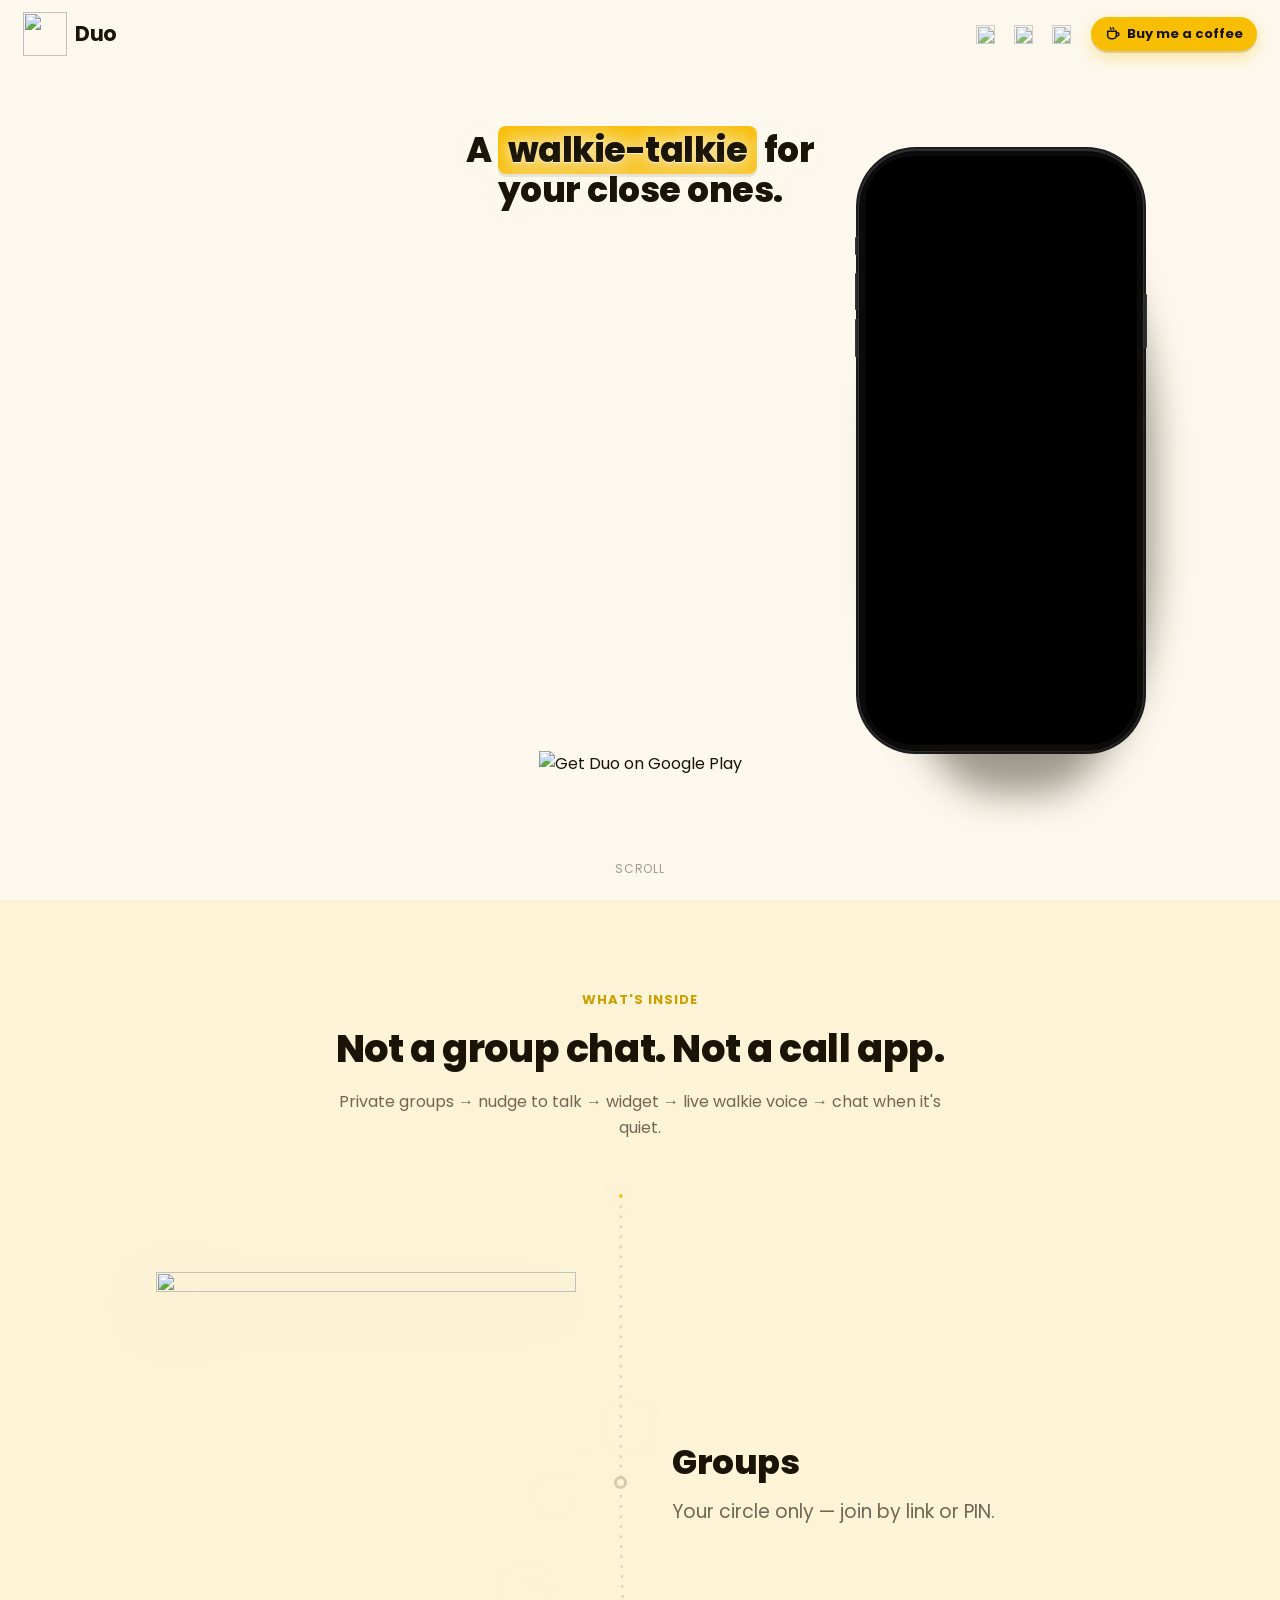
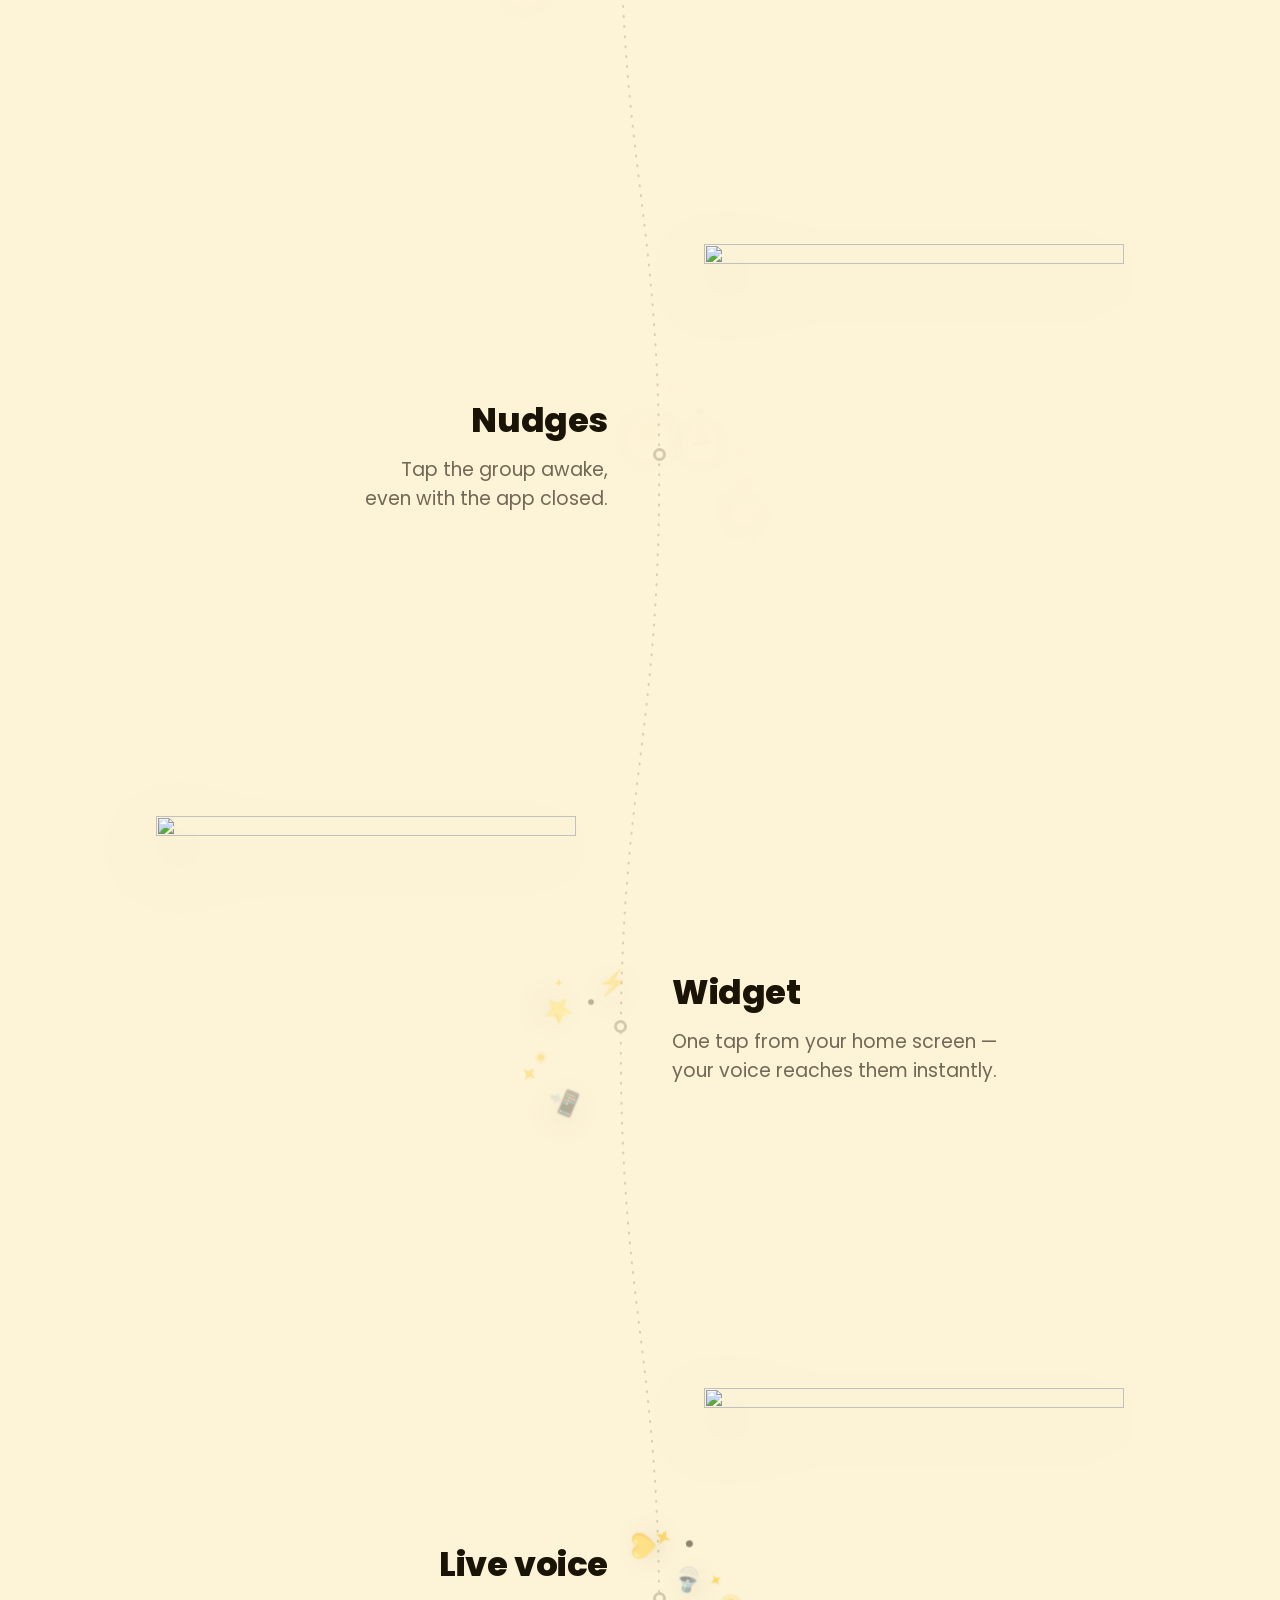
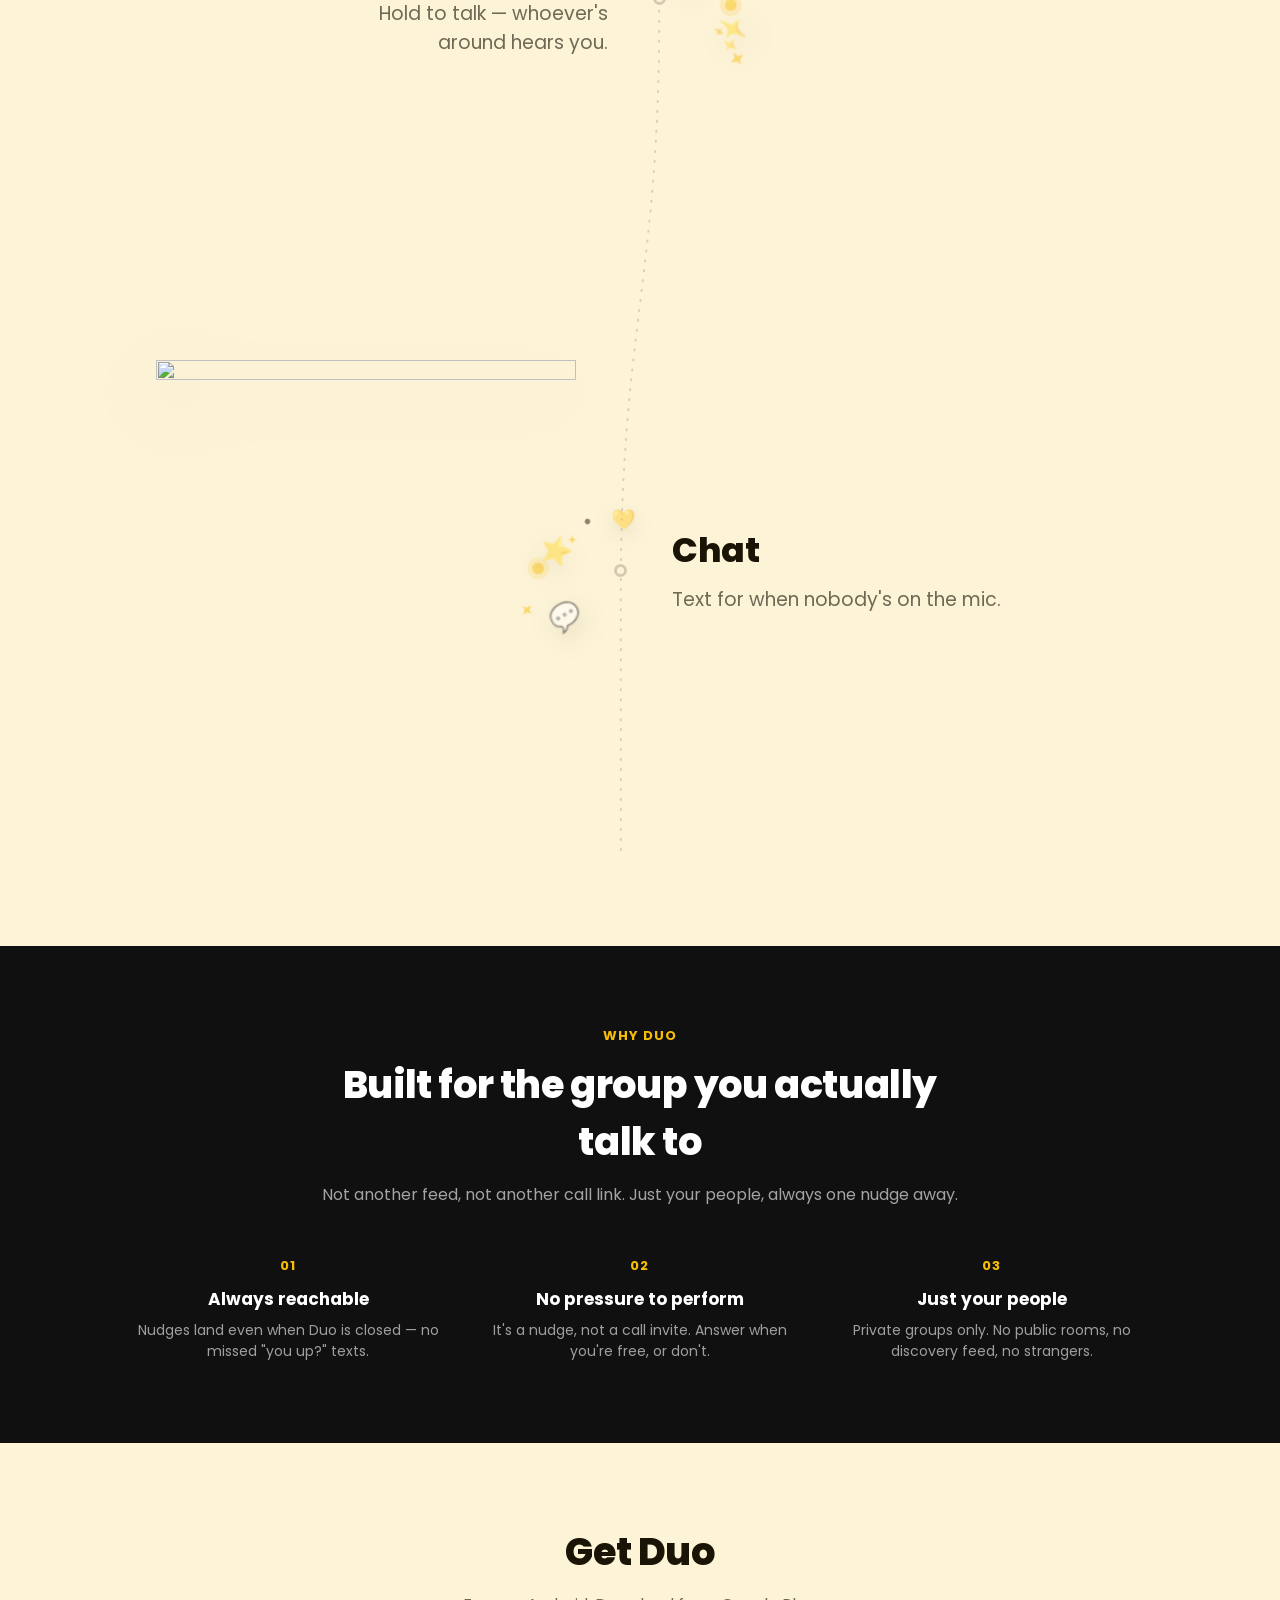
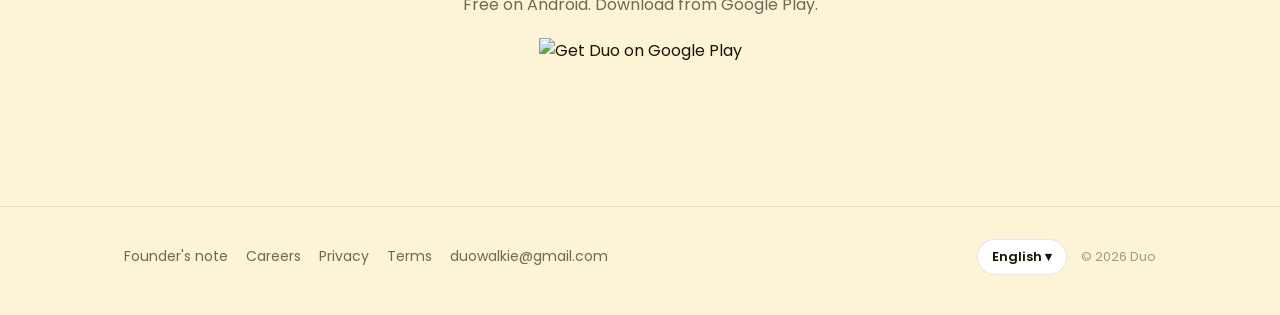
==== trial/index.html @ ab55d60c "Replace app demo video" ====
<!doctype html>
<html lang="en" data-asset-root="../">
<head>
  <meta charset="utf-8" />
  <meta name="viewport" content="width=device-width, initial-scale=1" />
  <title>Duo — a walkie-talkie for your close ones</title>
  <meta name="description" content="Duo lets private friend groups nudge, talk live, and chat. Free on Google Play." />

  <link rel="icon" href="../assets/img/logo.png" />
  <link rel="apple-touch-icon" href="../assets/img/logo.png" />

  <meta property="og:title" content="Duo — a walkie-talkie for your close ones" />
  <meta property="og:description" content="Private groups. Nudges, live voice, and chat." />
  <meta property="og:image" content="../assets/img/logo.png" />
  <meta property="og:type" content="website" />
  <meta name="twitter:card" content="summary" />

  <link rel="preconnect" href="https://fonts.googleapis.com" />
  <link href="https://fonts.googleapis.com/css2?family=Poppins:wght@400;500;600;700;800&display=swap" rel="stylesheet" />

  <link rel="stylesheet" href="../css/style.css" />
</head>
<body class="home home-trial">

  <header class="site-header">
    <div class="wrap">
      <a class="brand" href="../index.html" aria-label="Duo — home">
        <img src="../assets/img/logo.png" alt="" width="500" height="500" />
        <span class="brand-name">Duo</span>
      </a>

      <div class="header-actions">
        <nav class="social-list" aria-label="Duo on social media">
          <a class="social-link" href="https://discord.com/invite/8R8MMz2Cd" target="_blank" rel="noopener" aria-label="Duo on Discord">
            <img src="../assets/icons/discord.svg" alt="" width="18" height="18" loading="lazy" decoding="async" />
          </a>
          <a class="social-link" href="https://www.reddit.com/r/DuoWalkie/" target="_blank" rel="noopener" aria-label="Duo on Reddit">
            <img src="../assets/icons/reddit.svg" alt="" width="18" height="18" loading="lazy" decoding="async" />
          </a>
          <a class="social-link" href="https://www.instagram.com/duo.walkie" target="_blank" rel="noopener" aria-label="Duo on Instagram">
            <img src="../assets/icons/instagram.svg" alt="" width="18" height="18" loading="lazy" decoding="async" />
          </a>
        </nav>
        <a class="header-coffee" href="https://buymeacoffee.com/shivanshch7" target="_blank" rel="noopener" aria-label="Buy me a coffee">
          <svg viewBox="0 0 24 24" width="16" height="16" fill="none" stroke="currentColor" stroke-width="2.2" stroke-linecap="round" stroke-linejoin="round" aria-hidden="true"><path d="M4 8h13v6a5 5 0 0 1-5 5H9a5 5 0 0 1-5-5V8z"/><path d="M17 10h1.5a2.5 2.5 0 0 1 0 5H17"/><path d="M8 2.5c0 1 1 1.5 1 2.5M12 2.5c0 1 1 1.5 1 2.5"/></svg>
          <span data-i18n="cta.coffee">Buy me a coffee</span>
        </a>
      </div>
    </div>
  </header>

  <!-- ================= HERO ================= -->
  <section class="hero">
    <div class="hero-stage">
      <div class="hero-copy">
        <h1 class="hero-tagline" data-i18n="hero.tagline">
          A <span class="accent">walkie-talkie</span> for your close ones.
        </h1>

        <!-- <p class="hero-sub" data-i18n="hero.sub">
          Private groups. Nudges when you want to talk. Live voice when someone's around. Chat the rest of the time.
        </p> -->

        <div class="hero-actions">
          <a class="play-badge" href="https://play.google.com/store/apps/details?id=app.oneone.one_one_app" target="_blank" rel="noopener">
            <img
              src="../assets/img/google-play-badge.png"
              data-i18n-attr="alt:play.alt"
              alt="Get Duo on Google Play"
            />
          </a>
        </div>
      </div>

      <div class="hero-visual">
        <div class="phone-shell">
          <span class="phone-btn phone-btn-silent" aria-hidden="true"></span>
          <span class="phone-btn phone-btn-vol-up" aria-hidden="true"></span>
          <span class="phone-btn phone-btn-vol-down" aria-hidden="true"></span>
          <span class="phone-btn phone-btn-power" aria-hidden="true"></span>
          <div class="phone-screen">
            <video
              class="phone-video"
              data-phone-video
              src="../assets/img/app-demo.mp4"
              poster="../assets/img/app-screen.webp"
              width="852"
              height="1846"
              autoplay
              muted
              loop
              playsinline
              preload="auto"
              aria-label="Duo app demo"
            ></video>
          </div>
        </div>
      </div>
    </div>

    <div class="scroll-hint" data-i18n="hero.scroll">scroll</div>
  </section>

  <!-- ================= FEATURES ================= -->
  <section class="section features" id="features">
    <div class="wrap">
      <div class="section-head">
        <p class="section-kicker" data-i18n="features.kicker">What's inside</p>
        <h2 class="section-title" data-i18n="features.title">Not a group chat. Not a call app.</h2>
        <p class="section-body" data-i18n="features.body">
          Private groups → nudge to talk → widget → live walkie voice → chat when it's quiet.
        </p>
      </div>

      <div class="feature-list" data-feature-flow>
        <!-- The connecting line: geometry is measured from the real feature
             positions in js/main.js, then drawn in as the page scrolls. -->
        <svg class="feature-line" aria-hidden="true" preserveAspectRatio="none">
          <path class="feature-line-track" fill="none" vector-effect="non-scaling-stroke" />
          <path class="feature-line-flow" fill="none" vector-effect="non-scaling-stroke" />
        </svg>

        <article class="feature reveal" data-feature="groups">
          <span class="feature-node" aria-hidden="true"></span>
          <div class="feature-art">
            <picture>
              <source srcset="../assets/stickers/feature-groups.webp" type="image/webp" />
              <img src="../assets/stickers/feature-groups.png" width="1129" height="1129" alt="" loading="lazy" decoding="async" />
            </picture>
          </div>
          <div class="feature-say">
            <h3 data-i18n="features.groups.title">Groups</h3>
            <p data-i18n="features.groups.body">Your circle only — join by link or PIN.</p>
          </div>
        </article>

        <article class="feature reveal" data-feature="nudges">
          <span class="feature-node" aria-hidden="true"></span>
          <div class="feature-art">
            <picture>
              <source srcset="../assets/stickers/feature-nudges.webp" type="image/webp" />
              <img src="../assets/stickers/feature-nudges.png" width="1129" height="1129" alt="" loading="lazy" decoding="async" />
            </picture>
          </div>
          <div class="feature-say">
            <h3 data-i18n="features.nudges.title">Nudges</h3>
            <p data-i18n="features.nudges.body">Tap the group awake, even with the app closed.</p>
          </div>
        </article>

        <article class="feature reveal" data-feature="widget">
          <span class="feature-node" aria-hidden="true"></span>
          <div class="feature-art">
            <picture>
              <source srcset="../assets/stickers/widget.webp" type="image/webp" />
              <img src="../assets/stickers/widget.png" width="1254" height="1254" alt="" loading="lazy" decoding="async" />
            </picture>
          </div>
          <div class="feature-say">
            <h3 data-i18n="features.widget.title">Widget</h3>
            <p data-i18n="features.widget.body">One tap from your home screen — your voice reaches them instantly.</p>
          </div>
        </article>

        <article class="feature reveal" data-feature="voice">
          <span class="feature-node" aria-hidden="true"></span>
          <div class="feature-art">
            <picture>
              <source srcset="../assets/stickers/feature-voice.webp" type="image/webp" />
              <img src="../assets/stickers/feature-voice.png" width="1129" height="1129" alt="" loading="lazy" decoding="async" />
            </picture>
          </div>
          <div class="feature-say">
            <h3 data-i18n="features.voice.title">Live voice</h3>
            <p data-i18n="features.voice.body">Hold to talk — whoever's around hears you.</p>
          </div>
        </article>

        <article class="feature reveal" data-feature="chat">
          <span class="feature-node" aria-hidden="true"></span>
          <div class="feature-art">
            <picture>
              <source srcset="../assets/stickers/feature-chat.webp" type="image/webp" />
              <img src="../assets/stickers/feature-chat.png" width="1129" height="1129" alt="" loading="lazy" decoding="async" />
            </picture>
          </div>
          <div class="feature-say">
            <h3 data-i18n="features.chat.title">Chat</h3>
            <p data-i18n="features.chat.body">Text for when nobody's on the mic.</p>
          </div>
        </article>
      </div>
    </div>
  </section>

  <!-- ================= USP ================= -->
  <section class="usp-band">
    <div class="wrap">
      <div class="section-head">
        <p class="section-kicker" data-i18n="usp.kicker">Why Duo</p>
        <h2 class="section-title" data-i18n="usp.title">Built for the group you actually talk to</h2>
        <p class="section-body" data-i18n="usp.body">
          Not another feed, not another call link. Just your people, always one nudge away.
        </p>
      </div>

      <div class="usp-grid">
        <div class="usp-item">
          <div class="num" data-i18n="usp.1.num">01</div>
          <h4 data-i18n="usp.1.title">Always reachable</h4>
          <p data-i18n="usp.1.body">Nudges land even when Duo is closed — no missed "you up?" texts.</p>
        </div>
        <div class="usp-item">
          <div class="num" data-i18n="usp.2.num">02</div>
          <h4 data-i18n="usp.2.title">No pressure to perform</h4>
          <p data-i18n="usp.2.body">It's a nudge, not a call invite. Answer when you're free, or don't.</p>
        </div>
        <div class="usp-item">
          <div class="num" data-i18n="usp.3.num">03</div>
          <h4 data-i18n="usp.3.title">Just your people</h4>
          <p data-i18n="usp.3.body">Private groups only. No public rooms, no discovery feed, no strangers.</p>
        </div>
      </div>
    </div>
  </section>

  <!-- ================= CTA ================= -->
  <section class="cta-band">
    <div class="wrap">
      <h2 class="section-title" data-i18n="cta.title">Get Duo</h2>
      <p class="section-body" data-i18n="cta.body">Free on Android. Download from Google Play.</p>
      <a class="play-badge" href="https://play.google.com/store/apps/details?id=app.oneone.one_one_app" target="_blank" rel="noopener">
        <img
          src="../assets/img/google-play-badge.png"
          data-i18n-attr="alt:play.alt"
          alt="Get Duo on Google Play"
        />
      </a>
    </div>
  </section>

  <footer class="site-footer">
    <div class="wrap">
      <!-- socials now live in the header, top right -->
      <div class="footer-links">
        <a href="../founders-note.html" data-i18n="nav.founder">Founder's note</a>
        <a href="../careers.html" data-i18n="nav.careers">Careers</a>
        <a href="../privacy.html" data-i18n="nav.privacy">Privacy</a>
        <a href="../terms.html" data-i18n="nav.terms">Terms</a>
        <a href="mailto:duowalkie@gmail.com">duowalkie@gmail.com</a>
      </div>

      <div class="footer-meta">
        <div class="lang-switch">
          <button type="button" class="lang-current">English ▾</button>
          <div class="lang-menu"></div>
        </div>
        <div class="footer-copy" data-i18n="footer.copy">© 2026 Duo</div>
      </div>
    </div>
  </footer>

  <script src="../js/i18n.js"></script>
  <script src="../js/main.js"></script>
</body>
</html>
---- css/style.css ----
/* Duo marketing site — shared styles */

:root {
  --yellow: #f8be03;
  --yellow-deep: #caa000;
  --bg: #fdf3d7;              /* light warm tint of brand yellow */
  --bg-soft: #fbe9b8;
  --ink: #1a1406;             /* near-black, warm */
  --ink-soft: rgba(26, 20, 6, 0.62);
  --ink-faint: rgba(26, 20, 6, 0.4);
  --card: #ffffff;
  --card-border: rgba(26, 20, 6, 0.1);
  --phone-frame: #101010;
  --max: 1080px;
  --radius: 20px;
  --header-h: 68px;           /* 44px mark + 12px padding top and bottom */
}

* { box-sizing: border-box; }

html, body {
  margin: 0;
  padding: 0;
}

body {
  background: var(--bg);
  color: var(--ink);
  font-family: "Poppins", -apple-system, "Segoe UI", Roboto, sans-serif;
  -webkit-font-smoothing: antialiased;
  overflow-x: hidden;
}

img { max-width: 100%; display: block; }

a { color: inherit; text-decoration: none; }

.wrap {
  max-width: var(--max);
  margin: 0 auto;
  padding: 0 24px;
  position: relative;
}

/* ---------- header ---------- */

.site-header {
  position: sticky;
  top: 0;
  z-index: 40;
  background: linear-gradient(to bottom, rgba(253, 243, 215, 0.92), rgba(253, 243, 215, 0.7));
  backdrop-filter: blur(6px);
  transition: background 0.25s ease, backdrop-filter 0.25s ease;
}

/* On the homepage the hero art runs up underneath the bar, so the bar starts
   clear and only takes a background once you have scrolled off the top. */
.home .site-header {
  background: none;
  backdrop-filter: none;
}

.home .site-header.is-stuck {
  background: linear-gradient(to bottom, rgba(253, 243, 215, 0.92), rgba(253, 243, 215, 0.7));
  backdrop-filter: blur(6px);
}

/* full bleed: brand hard left, socials then the CTA hard right */
.site-header .wrap {
  max-width: none;
  display: flex;
  align-items: center;
  justify-content: space-between;
  gap: 16px;
  padding: 12px clamp(14px, 1.8vw, 30px);
}

.brand {
  display: inline-flex;
  align-items: center;
  gap: 8px;
  text-decoration: none;
  color: var(--ink);
}

.brand img { height: 44px; width: 44px; }

.brand-name {
  font-size: 1.3rem;
  font-weight: 700;
  letter-spacing: -0.02em;
  line-height: 1;
}

/* ---------- social links (header, left of the CTA) ---------- */

.header-actions {
  display: flex;
  align-items: center;
  gap: 8px;
}

.social-list {
  display: flex;
  align-items: center;
  gap: 4px;
}

/* icon only, no chrome until you reach for it */
.social-link {
  display: inline-flex;
  align-items: center;
  justify-content: center;
  width: 34px;
  height: 34px;
  border-radius: 50%;
  opacity: 0.78;
  transition: opacity 0.18s ease, background 0.18s ease, transform 0.18s ease;
}

.social-link img {
  width: 19px;
  height: 19px;
  flex: none;
}

.social-link:hover,
.social-link:focus-visible {
  opacity: 1;
  background: rgba(26, 20, 6, 0.06);
  transform: translateY(-1px);
}

/* language switcher (lives in the footer) */

.lang-switch {
  position: relative;
}

.lang-switch button {
  font-family: inherit;
  background: var(--card);
  border: 1px solid var(--card-border);
  border-radius: 999px;
  padding: 7px 14px;
  font-size: 13px;
  font-weight: 600;
  cursor: pointer;
  color: var(--ink);
  display: flex;
  align-items: center;
  gap: 6px;
}

.lang-menu {
  position: absolute;
  left: 0;
  bottom: calc(100% + 8px);
  background: var(--card);
  border: 1px solid var(--card-border);
  border-radius: 14px;
  padding: 6px;
  min-width: 150px;
  box-shadow: 0 12px 30px rgba(26, 20, 6, 0.12);
  display: none;
  flex-direction: column;
  z-index: 5;
}

.lang-menu.open { display: flex; }

.lang-menu button {
  background: none;
  border: none;
  text-align: left;
  padding: 9px 12px;
  border-radius: 9px;
  font-size: 14px;
  font-weight: 500;
  cursor: pointer;
  color: var(--ink);
  font-family: inherit;
}

.lang-menu button:hover,
.lang-menu button[aria-current="true"] {
  background: var(--bg-soft);
}

/* ---------- hero ---------- */

/* The hero reserves an empty lane top and bottom. Those two strips — plus the
   band between the two columns — are the only places stickers are allowed to
   land, which is what keeps them off the copy at every viewport size. */

.hero {
  /* Viewport-relative sizing keeps the composition stable when desktop
     browser zoom changes the CSS viewport dimensions. */
  --phone-w: max(284px, min(20.8vw, 42.5vh));
  position: relative;
  /* one full screen, starting under the header so the art fills it edge to edge */
  min-height: 100vh;
  display: grid;
  padding: 0;
  overflow: hidden;
  margin-top: calc(-1 * var(--header-h));
}

/* The illustration is the left half of the screen, top to bottom. The copy is
   centred on the page, so it straddles the art's right edge; the phone sits
   in the clear right half, vertically centred. */

.hero-explainer {
  position: absolute;
  top: 0;
  left: 0;
  bottom: 0;
  /* Left half of the centred stage — stays locked to the phone column */
  width: 50%;
  margin: 0;
  z-index: 1;
}

.hero-stage {
  position: relative;
  z-index: 2;
  width: 100%;
  min-height: 100%;
  padding: 0 max(20px, 2.6vw);
  display: grid;
  grid-template-columns: minmax(0, 1fr) var(--phone-w);
  align-items: center;
  column-gap: max(16px, 2.5vw);
}

/* full height and centred on the page: the title rides high, the CTA sits low */
.hero-copy {
  position: absolute;
  z-index: 3;
  top: 0;
  bottom: 0;
  left: 50%;
  transform: translateX(-50%);
  width: max(500px, 29vw);
  display: flex;
  flex-direction: column;
  align-items: center;
  justify-content: space-between;
  /* the extra top allowance keeps the headline clear of the header bar */
  padding: calc(var(--header-h) + max(28px, 7vh)) 0 max(36px, 9vh);
  text-align: center;
}

/* the left half of the copy sits on the artwork — a faint halo in the page
   colour keeps it readable there without a panel behind it */
.hero-copy .hero-tagline,
.hero-copy .hero-sub {
  text-shadow:
    0 1px 0 rgba(253, 243, 215, 0.7),
    0 0 16px rgba(253, 243, 215, 0.85),
    0 0 32px rgba(253, 243, 215, 0.6);
}

.hero-actions { margin-top: 0; }

.hero-cta {
  display: flex;
  flex-direction: column;
  align-items: center;
  gap: 14px;
}

.hero-visual {
  grid-column: 2;
  grid-row: 1;
  position: relative;
  width: var(--phone-w);
  justify-self: end;
  /* Pull inward from the right edge so it sits toward centre, still on the right */
  margin-right: calc(max(36px, 7vw) + var(--phone-w) * 0.05);
  align-self: center;
}

/* ---------- hero illustration carousel ---------- *
 * Slides stacked in one frame. The frame clips, so a slide only has to
 * move by its own height to be gone: the outgoing one rides up and out while
 * the next rides up into place. Slides waiting their turn are "parked" below
 * with transitions off, so resetting them is instant and never visible.      */

.hero-carousel {
  position: relative;
  width: 100%;
  height: 100%;
  overflow: hidden;
  background: var(--bg);
}

.hero-slide {
  position: absolute;
  inset: 0;
  display: block;
  transform: translateY(100%);
  transition: transform 0.9s cubic-bezier(0.66, 0, 0.34, 1);
  will-change: transform;
}

.hero-slide img {
  width: 100%;
  height: 100%;
  object-fit: cover;
  display: block;
}

.hero-slide.is-active { transform: translateY(0); }
.hero-slide.is-out    { transform: translateY(-100%); }
.hero-slide.is-parked { transition: none; }

.hero-tagline {
  font-size: max(34px, min(2.7vw, 4.8vh));
  font-weight: 800;
  letter-spacing: -0.5px;
  line-height: 1.15;
  margin: 0 auto;
  max-width: 22ch;
  text-wrap: balance;
}

.hero-tagline .accent {
  color: var(--ink);
  background: var(--yellow);
  padding: 0 10px;
  border-radius: 8px;
  box-shadow: 0 3px 0 rgba(26,20,6,0.12);
}

.live-emoji img {
  display: inline-block;
  width: 1.1em;
  height: 1.1em;
  vertical-align: -0.18em;
}

.hero-sub {
  font-size: 16px;
  color: var(--ink);
  max-width: 400px;
  margin: 16px auto 0;
  line-height: 1.5;
}

.hero-sub2 {
  font-size: clamp(15px, 1.25vw, 17px);
  font-weight: 600;
  color: var(--ink);
  max-width: 34ch;
  margin: 0;
  line-height: 1.5;
  text-shadow:
    0 1px 0 rgba(253, 243, 215, 0.95),
    0 0 18px rgba(253, 243, 215, 1),
    0 0 36px rgba(253, 243, 215, 0.95),
    0 0 56px rgba(253, 243, 215, 0.8);
}

/* phone frame — clean chassis; video already has status bar + UI */

.phone-shell {
  --bezel: calc(var(--phone-w) * 0.022);
  --r-outer: calc(var(--phone-w) * 0.2);
  --r-screen: calc(var(--phone-w) * 0.168);
  position: relative;
  width: var(--phone-w);
  border-radius: var(--r-outer);
  background: #0b0b0c;
  padding: var(--bezel);
  box-shadow:
    0 0 0 1px rgba(255, 255, 255, 0.1),
    0 0 0 3px #1c1c1e,
    inset 0 1px 0 rgba(255, 255, 255, 0.14);
  z-index: 3;
  will-change: transform;
}

/* Soft shadow sitting behind the phone, offset down-right with the light */
.phone-shell::before {
  content: "";
  position: absolute;
  z-index: -1;
  pointer-events: none;
  top: 10%;
  left: 8%;
  right: -4%;
  bottom: -7%;
  border-radius: 42%;
  background: rgba(26, 20, 6, 0.42);
  filter: blur(18px);
}

/* hardware buttons */
.phone-btn {
  position: absolute;
  background: #2a2a2c;
  box-shadow: inset 0 0 0 0.5px rgba(255, 255, 255, 0.1);
}

.phone-btn-silent {
  left: -1.5%;
  top: 14.5%;
  width: 1.35%;
  height: 3%;
  border-radius: 1px 0 0 1px;
}

.phone-btn-vol-up {
  left: -1.5%;
  top: 20.5%;
  width: 1.35%;
  height: 6.2%;
  border-radius: 1px 0 0 1px;
}

.phone-btn-vol-down {
  left: -1.5%;
  top: 28.2%;
  width: 1.35%;
  height: 6.2%;
  border-radius: 1px 0 0 1px;
}

.phone-btn-power {
  right: -1.5%;
  top: 24%;
  width: 1.35%;
  height: 9%;
  border-radius: 0 1px 1px 0;
}

/* Screen glass: clips the square video into the phone curves */
.phone-screen {
  position: relative;
  width: 100%;
  /* Match typical phone-recording proportions so status bar stays in frame */
  aspect-ratio: 9 / 19.5;
  border-radius: var(--r-screen);
  overflow: hidden;
  isolation: isolate;
  background: #000;
  clip-path: inset(0 round var(--r-screen));
  -webkit-clip-path: inset(0 round var(--r-screen));
  box-shadow: inset 0 0 0 1px rgba(255, 255, 255, 0.05);
}

.phone-video {
  position: absolute;
  inset: 0;
  display: block;
  width: 100%;
  height: 100%;
  border: 0;
  border-radius: var(--r-screen);
  /* Keep the full recording in view — no top crop of the status bar */
  object-fit: contain;
  object-position: center top;
  background: #000;
  pointer-events: none;
  transform: translateZ(0);
}

/* play badge */

.play-badge img {
  height: max(68px, min(4.8vw, 8.5vh));
  width: auto;
}

.play-badge {
  display: inline-block;
}

/* scroll hint */

.scroll-hint {
  position: absolute;
  bottom: 22px;
  left: 50%;
  transform: translateX(-50%);
  font-size: 12px;
  color: var(--ink-faint);
  letter-spacing: 0.06em;
  text-transform: uppercase;
  z-index: 2;
}

/* ---------- sections ---------- */

.section {
  padding: 90px 0;
}

.section-head {
  text-align: center;
  max-width: 640px;
  margin: 0 auto 48px;
}

.section-kicker {
  font-size: 13px;
  font-weight: 700;
  letter-spacing: 0.08em;
  text-transform: uppercase;
  color: var(--yellow-deep);
  margin: 0 0 10px;
}

.section-title {
  font-size: clamp(26px, 4vw, 38px);
  font-weight: 800;
  letter-spacing: -0.4px;
  margin: 0 0 12px;
}

.section-body {
  color: var(--ink-soft);
  font-size: 16px;
  line-height: 1.6;
  margin: 0;
}

/* ---------- features: four big illustrations ---------- */

.features .section-head { margin-bottom: clamp(24px, 5vw, 56px); }

.feature-list {
  display: flex;
  flex-direction: column;
  position: relative;
  --bow: clamp(9px, 1.5vw, 24px);
}

.feature {
  display: grid;
  grid-template-columns: 1fr 1fr;
  align-items: center;
  gap: clamp(20px, 5vw, 72px);
  padding: clamp(36px, 6vw, 76px) 0;
  position: relative;
  z-index: 1;
}

.feature:nth-of-type(even) .feature-art { order: 2; }

/* ---------- the line that connects the four features ---------- */

.feature-line {
  position: absolute;
  inset: 0;
  width: 100%;
  height: 100%;
  overflow: visible;
  pointer-events: none;
  z-index: 0;
}

.feature-line-track {
  stroke: rgba(26, 20, 6, 0.16);
  stroke-width: 2;
  stroke-linecap: round;
  stroke-dasharray: 1 9;
}

.feature-line-flow {
  stroke: var(--yellow);
  stroke-width: 3.5;
  stroke-linecap: round;
  filter: drop-shadow(0 2px 8px rgba(248, 190, 3, 0.5));
}

.feature-node {
  position: absolute;
  top: 50%;
  left: calc(50% - var(--bow));
  width: 13px;
  height: 13px;
  margin: -6.5px 0 0 -6.5px;
  border-radius: 50%;
  background: var(--bg);
  border: 3px solid rgba(26, 20, 6, 0.18);
  z-index: 2;
  transition: background 0.35s ease, border-color 0.35s ease,
    box-shadow 0.35s ease, transform 0.35s ease;
}

.feature:nth-of-type(even) .feature-node { left: calc(50% + var(--bow)); }

.feature-node.lit {
  background: var(--yellow);
  border-color: var(--yellow);
  box-shadow: 0 0 0 6px rgba(248, 190, 3, 0.22);
  transform: scale(1.12);
}

.feature-node.is-celebrating::after {
  content: "";
  position: absolute;
  inset: -7px;
  border-radius: inherit;
  border: 2px solid var(--yellow);
  animation: node-ring 720ms ease-out forwards;
  pointer-events: none;
}

@keyframes node-ring {
  0% { transform: scale(0.55); opacity: 0.95; }
  100% { transform: scale(2.6); opacity: 0; }
}

/* Milestone celebration: a sticker pops at the dot, and a short burst
   of emoji plus sparks falls away with gravity. */
.milestone-burst {
  position: absolute;
  left: 50%;
  top: 50%;
  width: 0;
  height: 0;
  z-index: 4;
  pointer-events: none;
  overflow: visible;
}

.burst-bit {
  position: absolute;
  left: 0;
  top: 0;
  line-height: 1;
  font-size: 22px;
  font-family: "Apple Color Emoji", "Segoe UI Emoji", "Noto Color Emoji", sans-serif;
  user-select: none;
  will-change: transform, opacity;
  filter: drop-shadow(0 8px 10px rgba(26, 20, 6, 0.18));
}

.burst-spark {
  width: 9px;
  height: 9px;
  border-radius: 50%;
  background: var(--yellow);
  box-shadow: 0 0 0 4px rgba(248, 190, 3, 0.28);
  font-size: 0;
  filter: none;
}

.burst-spark.is-ink {
  width: 6px;
  height: 6px;
  background: var(--ink);
  box-shadow: none;
}

.burst-spark.is-star {
  width: 12px;
  height: 12px;
  border-radius: 1px;
  background: var(--yellow);
  box-shadow: none;
  clip-path: polygon(50% 0%, 62% 35%, 100% 50%, 62% 65%, 50% 100%, 38% 65%, 0% 50%, 38% 35%);
}

.milestone-sticker {
  position: absolute;
  left: 50%;
  top: 50%;
  width: 46px;
  height: 46px;
  margin: -80px 0 0 -23px;
  border-radius: 14px;
  background: var(--yellow);
  color: var(--ink);
  display: grid;
  place-items: center;
  z-index: 5;
  pointer-events: none;
  box-shadow:
    0 4px 0 rgba(26, 20, 6, 0.12),
    0 16px 28px rgba(26, 20, 6, 0.16);
  animation: sticker-pop 860ms cubic-bezier(0.16, 0.84, 0.24, 1) forwards;
}

.milestone-sticker svg { display: block; width: 22px; height: 22px; }

.feature:nth-of-type(odd) .milestone-sticker { margin-left: -42px; }
.feature:nth-of-type(even) .milestone-sticker { margin-left: -4px; }

@keyframes sticker-pop {
  0% { transform: scale(0.15) rotate(-16deg); opacity: 0; }
  28% { transform: scale(1.14) rotate(8deg); opacity: 1; }
  48% { transform: scale(0.96) rotate(-3deg); opacity: 1; }
  68% { transform: scale(1.04) rotate(2deg); opacity: 1; }
  100% { transform: scale(0.9) rotate(0deg) translateY(-10px); opacity: 0; }
}

.feature.is-celebrating .feature-art img {
  animation: art-pop 760ms cubic-bezier(0.18, 0.9, 0.22, 1);
}

@keyframes art-pop {
  0% { transform: scale(0.92) rotate(-2deg); }
  42% { transform: scale(1.05) rotate(1.4deg); }
  100% { transform: scale(1) rotate(0deg); }
}

.feature-art img {
  width: 100%;
  max-width: 420px;
  height: auto;
  margin: 0 auto;
  filter: drop-shadow(0 22px 40px rgba(26, 20, 6, 0.18));
}

.feature-say {
  position: relative;
  z-index: 4;
}

.feature-art { position: relative; z-index: 1; }

.feature-say h3 {
  font-size: clamp(24px, 3.4vw, 34px);
  font-weight: 800;
  letter-spacing: -0.4px;
  margin: 0 0 10px;
}

.feature-say p {
  font-size: clamp(16px, 1.8vw, 19px);
  color: var(--ink-soft);
  line-height: 1.5;
  margin: 0;
  max-width: 32ch;
  text-wrap: balance;
}

.feature:nth-of-type(even) .feature-say { justify-self: end; text-align: right; }
.feature:nth-of-type(even) .feature-say p { margin-left: auto; }

/* scroll reveal */

.reveal {
  opacity: 0;
  transform: translateY(20px);
  transition: opacity 0.6s ease, transform 0.6s ease;
}

.reveal.in {
  opacity: 1;
  transform: none;
}

/* usp band */

.usp-band {
  background: var(--phone-frame);
  color: #fff;
  padding: 80px 0;
}

.usp-band .section-kicker { color: var(--yellow); }
.usp-band .section-title { color: #fff; }
.usp-band .section-body { color: rgba(255,255,255,0.62); }

.usp-grid {
  display: grid;
  grid-template-columns: repeat(3, 1fr);
  gap: 24px;
  margin-top: 40px;
}

.usp-item {
  text-align: center;
  padding: 0 8px;
}

.usp-item .num {
  font-size: 13px;
  font-weight: 700;
  color: var(--yellow);
  letter-spacing: 0.08em;
  margin-bottom: 10px;
}

.usp-item h4 {
  font-size: 17px;
  margin: 0 0 8px;
  font-weight: 700;
}

.usp-item p {
  font-size: 14px;
  color: rgba(255,255,255,0.6);
  margin: 0;
  line-height: 1.55;
}

/* cta band */

.cta-band {
  text-align: center;
  padding: 80px 0 100px;
}

.cta-band .play-badge {
  margin-top: 20px;
}

/* ---------- footer ---------- */

.site-footer {
  border-top: 1px solid var(--card-border);
  padding: 32px 0 40px;
}

.site-footer .wrap {
  display: flex;
  flex-wrap: wrap;
  align-items: center;
  justify-content: space-between;
  gap: 16px;
}

.footer-links {
  display: flex;
  gap: 18px;
  font-size: 14px;
  color: var(--ink-soft);
  flex-wrap: wrap;
}

.footer-links a:hover { color: var(--ink); }

.footer-meta {
  display: flex;
  align-items: center;
  gap: 14px;
  flex-wrap: wrap;
}

.footer-copy {
  font-size: 13px;
  color: var(--ink-faint);
}

/* ---------- legal pages ---------- */

.legal-page .wrap { max-width: 760px; }

.legal-header {
  padding: 56px 0 20px;
}

.legal-header h1 {
  font-size: clamp(28px, 4vw, 40px);
  font-weight: 800;
  margin: 0 0 6px;
  letter-spacing: -0.4px;
}

.legal-updated {
  font-size: 13px;
  color: var(--ink-faint);
}

.legal-body {
  padding-bottom: 80px;
}

.legal-section {
  padding: 22px 0;
  border-bottom: 1px solid var(--card-border);
}

.legal-section:last-child { border-bottom: none; }

.legal-section h2 {
  font-size: 17px;
  font-weight: 700;
  margin: 0 0 10px;
  letter-spacing: -0.1px;
}

.legal-section p {
  font-size: 15px;
  line-height: 1.7;
  color: var(--ink-soft);
  margin: 0;
}

.legal-section a { color: var(--yellow-deep); font-weight: 600; }

/* ---------- 404 ---------- */

.not-found {
  min-height: 80vh;
  display: flex;
  flex-direction: column;
  align-items: center;
  justify-content: center;
  text-align: center;
  gap: 16px;
  padding: 40px 24px;
}

.not-found img { width: 96px; }

.not-found h1 { font-size: 26px; margin: 0; }

.not-found a {
  font-weight: 700;
  color: var(--yellow-deep);
  text-decoration: underline;
}

/* ---------- responsive ---------- */

/* Touch devices use the stacked composition sooner. On desktop, keeping the
   wide composition down to 760px prevents browser zoom from unexpectedly
   moving every hero element into a different layout. */
@media (max-width: 760px), (max-width: 1040px) and (pointer: coarse) {
  .hero {
    --phone-w: clamp(220px, 42vw, 280px);
    min-height: 0;
    padding: calc(var(--header-h) + 28px) 0 72px;
  }

  .hero-stage {
    width: 100%;
    max-width: 720px;
    min-height: 0;
    margin: 0 auto;
    padding: 0 24px;
    grid-template-columns: minmax(0, 1fr);
    justify-items: center;
    text-align: center;
    row-gap: 26px;
    column-gap: 0;
  }

  .hero-copy,
  .hero-explainer,
  .hero-visual { grid-column: 1; }

  /* back to a plain stacked block: in the flow, no stretch, no straddle */
  .hero-copy {
    position: static;
    transform: none;
    width: 100%;
    grid-row: 1;
    display: block;
    padding: 0;
  }

  .hero-copy .hero-tagline,
  .hero-copy .hero-sub { text-shadow: none; }

  .hero-actions { margin-top: 0; }
  .hero-cta { margin-top: 26px; }
  .hero-visual {
    grid-row: 2;
    width: var(--phone-w);
    justify-self: center;
    margin-right: 0;
  }

  .hero-explainer {
    position: static;
    grid-row: 3;
    height: auto;
    width: 100%;
    max-width: min(82vw, 400px);
  }

  .hero-carousel {
    height: auto;
    aspect-ratio: 1122 / 1402;
    border-radius: clamp(18px, 4vw, 26px);
    box-shadow:
      0 24px 54px rgba(26, 20, 6, 0.18),
      0 0 0 1px rgba(26, 20, 6, 0.06);
  }

  .hero-tagline { font-size: clamp(32px, 5.6vw, 48px); max-width: 18ch; }
  .play-badge img { height: clamp(64px, 14vw, 80px); }
}

@media (max-width: 860px) {
  .feature {
    grid-template-columns: 1fr;
    justify-items: center;
    text-align: center;
    gap: 18px;
    padding: clamp(30px, 7vw, 56px) 0;
  }

  .feature:nth-of-type(even) .feature-art { order: 0; }

  .feature:nth-of-type(even) .feature-say {
    justify-self: center;
    text-align: center;
  }

  .feature-say p { max-width: 30ch; margin: 0 auto; }
  .feature-art img { max-width: min(70vw, 340px); }

  /* the line runs down the left margin instead of through the middle */
  .feature-list { --bow: 0px; }
  .feature-node,
  .feature:nth-of-type(even) .feature-node { left: 6px; }

  .feature:nth-of-type(odd) .milestone-sticker,
  .feature:nth-of-type(even) .milestone-sticker { margin-left: -23px; }
}

@media (max-width: 720px) {
  .usp-grid { grid-template-columns: 1fr; gap: 32px; }
  .section { padding: 64px 0; }
  .hero { min-height: 100vh; }
  .site-footer .wrap { justify-content: center; text-align: center; }
  .footer-meta { justify-content: center; width: 100%; }
  .site-footer .lang-menu { left: 50%; transform: translateX(-50%); }

}

@media (max-width: 560px) {
  .social-list { gap: 6px; }
}

/* Trial first screen (/trial): one illustration fills the hero.
   Cream matches the empty right side of the artwork so the phone
   and headline sit on it. The homepage carousel is not used here. */
.home-trial .hero {
  min-height: 100vh;
  background-color: #fcf8ed;
  background-image: url("../assets/img/hero-trial.jpg");
  background-repeat: no-repeat;
  background-position: center center;
  background-size: cover;
}

.home-trial .hero-copy .hero-tagline {
  text-shadow:
    0 1px 0 rgba(252, 248, 237, 0.8),
    0 0 16px rgba(252, 248, 237, 0.92),
    0 0 32px rgba(252, 248, 237, 0.75);
}

@media (max-width: 760px), (max-width: 1040px) and (pointer: coarse) {
  /* The artwork is very wide. On a tall phone, cover would crop it to a
     slice, so show the full scene across the top and let the matching
     cream fill the rest of the first screen under the phone. */
  .home-trial .hero {
    background-position: center top;
    background-size: 100% auto;
  }
}

@media (prefers-reduced-motion: reduce) {
  /* no travel — the slides cross-fade in place instead */
  .hero-slide {
    transform: none !important;
    opacity: 0;
    transition: opacity 0.6s ease;
  }
  .hero-slide.is-active { opacity: 1; }
  .hero-slide.is-parked { transition: none; }
  .reveal { opacity: 1; transform: none; transition: none; }
  .feature-node { transition: none; }
  .feature-node.is-celebrating::after,
  .milestone-sticker,
  .feature.is-celebrating .feature-art img { animation: none; }
  .phone-shell { transform: none !important; }
}

/* ---------- founder's note + careers ---------- */

[hidden] { display: none !important; }

.page-title {
  font-size: clamp(32px, 5vw, 52px);
  font-weight: 800;
  letter-spacing: -0.5px;
  line-height: 1.08;
  margin: 0 0 18px;
}

.page-title .accent {
  background: var(--yellow);
  padding: 0 10px;
  border-radius: 8px;
  box-shadow: 0 3px 0 rgba(26,20,6,0.12);
}

.btn {
  display: inline-flex;
  align-items: center;
  justify-content: center;
  gap: 8px;
  background: var(--ink);
  color: #fff;
  padding: 14px 26px;
  border-radius: 999px;
  font-family: inherit;
  font-weight: 600;
  font-size: 15px;
  border: 1px solid transparent;
  cursor: pointer;
  transition: transform 0.15s ease, box-shadow 0.15s ease;
}

.btn:hover {
  transform: translateY(-1px);
  box-shadow: 0 8px 18px rgba(26,20,6,0.16);
}

.btn-yellow { background: var(--yellow); color: var(--ink); }

.btn-ghost {
  background: transparent;
  color: var(--ink);
  border-color: var(--card-border);
}

/* homepage: small founder link */

.founder-link-row {
  margin-top: 26px;
  display: flex;
  justify-content: center;
  align-items: center;
  flex-wrap: wrap;
  gap: 12px;
}

.coffee-link {
  display: inline-flex;
  align-items: center;
  gap: 8px;
  padding: 10px 18px;
  border-radius: 999px;
  background: var(--yellow);
  color: var(--ink);
  font-size: 14px;
  font-weight: 700;
  box-shadow: 0 3px 0 rgba(26,20,6,0.14), 0 10px 22px rgba(248,190,3,0.35);
  transition: transform 0.15s ease, box-shadow 0.15s ease;
}

.header-coffee {
  display: inline-flex;
  align-items: center;
  gap: 6px;
  margin-left: 4px;
  padding: 7px 14px;
  border-radius: 999px;
  background: var(--yellow);
  color: var(--ink);
  font-size: 13px;
  font-weight: 700;
  white-space: nowrap;
  box-shadow: 0 2px 0 rgba(26,20,6,0.14), 0 6px 16px rgba(248,190,3,0.35);
  transition: transform 0.15s ease, box-shadow 0.15s ease;
}

.header-coffee:hover {
  transform: translateY(-1px);
  box-shadow: 0 3px 0 rgba(26,20,6,0.14), 0 10px 20px rgba(248,190,3,0.45);
}

@media (max-width: 560px) {
  .header-coffee { padding: 8px; margin-left: 2px; }
  .header-coffee span { display: none; }
}

.coffee-link:hover {
  transform: translateY(-2px);
  box-shadow: 0 5px 0 rgba(26,20,6,0.14), 0 14px 28px rgba(248,190,3,0.45);
}

.founder-link {
  display: inline-flex;
  align-items: center;
  gap: 10px;
  font-size: 14px;
  color: var(--ink-soft);
  padding: 6px 16px 6px 6px;
  border-radius: 999px;
  border: 1px dashed rgba(26,20,6,0.2);
  transition: background 0.15s ease, color 0.15s ease;
}

.founder-link:hover { background: var(--bg-soft); color: var(--ink); }

.founder-link .initial {
  width: 28px;
  height: 28px;
  border-radius: 50%;
  background: var(--yellow);
  color: var(--ink);
  display: grid;
  place-items: center;
  font-family: "Caveat", cursive;
  font-weight: 700;
  font-size: 19px;
  line-height: 1;
}

/* polaroid */

.polaroid {
  --tilt: -2deg;
  margin: 0;
  background: #fff;
  padding: 10px 10px 12px;
  box-shadow: 0 10px 24px rgba(26,20,6,0.16), 0 0 0 1px rgba(26,20,6,0.04);
  transform: rotate(var(--tilt));
  transition: transform 0.25s ease;
}

.polaroid .ph {
  aspect-ratio: 1 / 1;
  background: var(--bg-soft);
  display: grid;
  place-items: center;
  overflow: hidden;
}

.polaroid .ph img {
  width: 100%;
  height: 100%;
  object-fit: cover;
}

.polaroid .ph.placeholder {
  background:
    radial-gradient(circle at 30% 25%, rgba(255,255,255,0.7), transparent 55%),
    var(--bg-soft);
}

.polaroid .ph.placeholder img {
  width: 48%;
  height: auto;
  object-fit: contain;
  filter: drop-shadow(0 6px 10px rgba(26,20,6,0.15));
}

.polaroid figcaption {
  font-family: "Caveat", cursive;
  font-size: 20px;
  line-height: 1.1;
  text-align: center;
  margin-top: 8px;
  color: var(--ink);
}

/* ---------- founder's note ---------- */

.note-hero { padding: 64px 0 40px; }

.note-wrap {
  max-width: 780px;
  text-align: center;
}

.letter {
  position: relative;
  margin: 36px auto 0;
  text-align: left;
  background-color: #fffdf6;
  background-image: repeating-linear-gradient(
    to bottom,
    transparent 0,
    transparent 31px,
    rgba(26,20,6,0.07) 31px,
    rgba(26,20,6,0.07) 32px
  );
  background-position: 0 45px;
  border-radius: 4px;
  padding: 50px 56px 44px;
  font-size: 16px;
  line-height: 32px;
  color: rgba(26,20,6,0.85);
  box-shadow: 0 1px 0 rgba(26,20,6,0.04), 0 28px 60px rgba(26,20,6,0.14);
  transform: rotate(-0.5deg);
}

.letter::after {
  content: "";
  display: table;
  clear: both;
}

.letter p { margin: 0 0 32px; }

.letter-date {
  font-size: 13px;
  color: var(--ink-faint);
  letter-spacing: 0.04em;
}

.tape {
  position: absolute;
  top: -14px;
  width: 110px;
  height: 30px;
  background: rgba(248,190,3,0.5);
  box-shadow: 0 2px 4px rgba(26,20,6,0.06);
}

.tape-left { left: 36px; transform: rotate(-6deg); }
.tape-right { right: 36px; transform: rotate(5deg); }

.letter-photo {
  float: right;
  width: 170px;
  margin: 0 -96px 20px 28px;
}

.letter-sign p { margin: 0; }

.signature {
  display: inline-block;
  font-family: "Caveat", cursive;
  font-weight: 700;
  font-size: 48px;
  line-height: 1;
  color: var(--ink);
  margin: 10px 0 2px;
  transform: rotate(-3deg);
}

.sign-role {
  display: block;
  font-size: 13px;
  color: var(--ink-faint);
  line-height: 1.4;
}

/* timeline */

.timeline {
  list-style: none;
  padding: 0;
  margin: 0 auto;
  max-width: 780px;
  position: relative;
}

.timeline::before {
  content: "";
  position: absolute;
  left: 15px;
  top: 10px;
  bottom: 10px;
  width: 2px;
  background: repeating-linear-gradient(
    to bottom,
    rgba(26,20,6,0.25) 0 6px,
    transparent 6px 12px
  );
}

.tl-item {
  position: relative;
  padding-left: 54px;
  margin-bottom: 26px;
}

.tl-item:last-child { margin-bottom: 0; }

.tl-dot {
  position: absolute;
  left: 4px;
  top: 26px;
  width: 24px;
  height: 24px;
  border-radius: 50%;
  background: var(--card);
  border: 5px solid var(--yellow);
  box-shadow: 0 0 0 4px var(--bg);
}

.tl-now .tl-dot {
  background: var(--yellow);
  animation: pulse 2.2s ease-out infinite;
}

@keyframes pulse {
  0% { box-shadow: 0 0 0 4px var(--bg), 0 0 0 4px rgba(248,190,3,0.5); }
  100% { box-shadow: 0 0 0 4px var(--bg), 0 0 0 16px rgba(248,190,3,0); }
}

.tl-card {
  background: var(--card);
  border: 1px solid var(--card-border);
  border-radius: var(--radius);
  padding: 22px 24px;
  display: flex;
  gap: 24px;
  align-items: center;
}

.tl-body { flex: 1; }

.tl-when {
  font-size: 12px;
  font-weight: 700;
  letter-spacing: 0.08em;
  text-transform: uppercase;
  color: var(--yellow-deep);
}

.tl-card h3 {
  margin: 6px 0 8px;
  font-size: 18px;
  font-weight: 700;
  letter-spacing: -0.2px;
}

.tl-card p {
  margin: 0;
  font-size: 14px;
  line-height: 1.6;
  color: var(--ink-soft);
}

.tl-note {
  display: inline-block;
  margin-top: 14px;
  font-family: "Caveat", cursive;
  font-size: 21px;
  line-height: 1.2;
  color: var(--ink);
  background: #fff4c2;
  padding: 4px 12px;
  border-radius: 2px;
  transform: rotate(-1.2deg);
  box-shadow: 0 3px 8px rgba(26,20,6,0.08);
}

.tl-card .polaroid {
  width: 132px;
  flex-shrink: 0;
}

/* stories */

.stories-band {
  background: var(--bg-soft);
  padding: 90px 0;
}

.story-grid {
  display: grid;
  grid-template-columns: repeat(3, 1fr);
  gap: 20px;
}

.story {
  background: var(--card);
  border: 1px solid var(--card-border);
  border-radius: var(--radius);
  padding: 20px;
  display: flex;
  flex-direction: column;
  gap: 18px;
}

.story-chat {
  background: #f7f1e1;
  border-radius: 14px;
  padding: 14px 12px;
  display: flex;
  flex-direction: column;
  gap: 8px;
  font-size: 13px;
}

.bubble {
  display: flex;
  align-items: flex-end;
  gap: 8px;
  max-width: 90%;
}

.bubble img {
  width: 26px;
  height: 26px;
  border-radius: 50%;
  background: #fff;
  object-fit: cover;
  flex-shrink: 0;
}

.bubble span {
  background: #fff;
  padding: 8px 12px;
  border-radius: 14px 14px 14px 4px;
  line-height: 1.4;
  box-shadow: 0 1px 0 rgba(26,20,6,0.05);
}

.bubble.out { align-self: flex-end; }

.bubble.out span {
  background: var(--yellow);
  border-radius: 14px 14px 4px 14px;
}

.chat-system {
  align-self: center;
  display: flex;
  align-items: center;
  gap: 6px;
  font-size: 11px;
  font-weight: 600;
  color: var(--ink-faint);
  background: rgba(255,255,255,0.7);
  padding: 4px 10px;
  border-radius: 999px;
}

.chat-system img { width: 16px; height: 16px; object-fit: contain; }

.story blockquote {
  margin: 0;
  font-size: 15px;
  line-height: 1.6;
  color: var(--ink);
}

.story-foot {
  display: flex;
  align-items: center;
  gap: 10px;
  margin-top: auto;
}

.story-foot img {
  width: 38px;
  height: 38px;
  border-radius: 50%;
  background: var(--bg-soft);
  object-fit: cover;
}

.story-foot strong { display: block; font-size: 14px; }
.story-foot span { font-size: 12px; color: var(--ink-faint); }

/* scrapbook */

.desk-grid {
  display: grid;
  grid-template-columns: repeat(4, 1fr);
  gap: 32px;
  padding: 0 8px;
}

.desk-grid .polaroid:nth-child(4n + 1) { --tilt: -3deg; }
.desk-grid .polaroid:nth-child(4n + 2) { --tilt: 2deg; margin-top: 18px; }
.desk-grid .polaroid:nth-child(4n + 3) { --tilt: -1.5deg; }
.desk-grid .polaroid:nth-child(4n + 4) { --tilt: 3deg; margin-top: 12px; }

.desk-grid .polaroid:hover {
  transform: rotate(0deg) scale(1.04);
  z-index: 2;
}

/* support */

.support-band {
  background: var(--phone-frame);
  color: #fff;
  padding: 84px 0;
}

.support-inner {
  display: grid;
  grid-template-columns: 1.1fr 1fr;
  gap: 56px;
  align-items: center;
}

.support-copy .section-kicker { color: var(--yellow); }
.support-copy .section-title { color: #fff; }
.support-copy .section-body { color: rgba(255,255,255,0.65); }

.support-fine {
  margin: 16px 0 0;
  font-size: 13px;
  color: rgba(255,255,255,0.42);
  line-height: 1.6;
}

.support-options {
  display: flex;
  flex-direction: column;
  gap: 14px;
}

.support-card {
  position: relative;
  display: flex;
  align-items: center;
  gap: 16px;
  padding: 18px 20px;
  border-radius: 18px;
  background: rgba(255,255,255,0.06);
  border: 1px solid rgba(255,255,255,0.12);
  transition: background 0.15s ease, transform 0.15s ease;
}

.support-card:hover {
  background: rgba(255,255,255,0.1);
  transform: translateY(-2px);
}

.support-icon {
  width: 46px;
  height: 46px;
  border-radius: 14px;
  display: grid;
  place-items: center;
  flex-shrink: 0;
}

.support-icon.coffee { background: var(--yellow); color: var(--ink); }
.support-text strong { display: block; font-size: 16px; font-weight: 600; }
.support-text small { font-size: 13px; color: rgba(255,255,255,0.55); }

.support-arrow {
  margin-left: auto;
  font-size: 18px;
  opacity: 0.5;
}

.soon-pill {
  display: none;
  margin-left: auto;
  font-size: 11px;
  font-weight: 700;
  letter-spacing: 0.06em;
  text-transform: uppercase;
  padding: 5px 10px;
  border-radius: 999px;
  background: rgba(255,255,255,0.1);
  color: rgba(255,255,255,0.7);
}

.support-card.is-soon { cursor: default; opacity: 0.7; }
.support-card.is-soon:hover { transform: none; background: rgba(255,255,255,0.06); }
.support-card.is-soon .support-arrow { display: none; }
.support-card.is-soon .soon-pill { display: inline-block; }

/* write back */

.write-back {
  text-align: center;
  padding: 84px 0 100px;
}

.write-back .section-body { max-width: 460px; margin: 0 auto; }

.write-back-actions {
  display: flex;
  justify-content: center;
  flex-wrap: wrap;
  gap: 12px;
  margin-top: 28px;
}

/* ---------- careers ---------- */

.page-hero {
  padding: 72px 0 30px;
  text-align: center;
}

.page-hero .lead {
  font-size: 17px;
  line-height: 1.6;
  color: var(--ink-soft);
  max-width: 560px;
  margin: 0 auto 28px;
}

.hand-aside {
  font-family: "Caveat", cursive;
  font-size: 22px;
  color: var(--ink-soft);
  margin: 18px 0 0;
  transform: rotate(-1.5deg);
}

.careers-areas { padding-top: 60px; }

.area-grid {
  display: grid;
  grid-template-columns: repeat(3, 1fr);
  gap: 20px;
}

.apply-grid {
  display: grid;
  grid-template-columns: 1fr 1.15fr;
  gap: 56px;
  align-items: start;
}

.check-list {
  list-style: none;
  padding: 0;
  margin: 24px 0;
  display: flex;
  flex-direction: column;
  gap: 12px;
}

.check-list li {
  position: relative;
  padding-left: 32px;
  font-size: 15px;
  line-height: 1.5;
}

.check-list li::before {
  content: "";
  position: absolute;
  left: 0;
  top: 2px;
  width: 20px;
  height: 20px;
  border-radius: 50%;
  background: var(--yellow) center / 12px no-repeat
    url("data:image/svg+xml,%3Csvg xmlns='http://www.w3.org/2000/svg' viewBox='0 0 24 24' fill='none' stroke='%231a1406' stroke-width='3.5' stroke-linecap='round' stroke-linejoin='round'%3E%3Cpath d='M5 12.5l4.5 4.5L19 7'/%3E%3C/svg%3E");
}

.apply-direct {
  font-size: 14px;
  line-height: 1.6;
  color: var(--ink-soft);
  margin: 0;
}

.apply-direct a { color: var(--yellow-deep); font-weight: 600; }

.form-card {
  background: var(--card);
  border: 1px solid var(--card-border);
  border-radius: 24px;
  padding: 28px;
  box-shadow: 0 24px 50px rgba(26,20,6,0.08);
  display: flex;
  flex-direction: column;
  gap: 16px;
}

.field-row {
  display: grid;
  grid-template-columns: 1fr 1fr;
  gap: 14px;
}

.field label {
  display: block;
  font-size: 13px;
  font-weight: 600;
  margin-bottom: 6px;
}

.field .optional {
  font-weight: 500;
  color: var(--ink-faint);
  margin-left: 4px;
}

.field input,
.field select,
.field textarea {
  width: 100%;
  font-family: inherit;
  font-size: 15px;
  color: var(--ink);
  padding: 12px 14px;
  border-radius: 12px;
  border: 1px solid var(--card-border);
  background: #fffdf6;
  transition: border-color 0.15s ease, box-shadow 0.15s ease;
}

.field textarea { resize: vertical; min-height: 130px; line-height: 1.5; }

.field input:focus,
.field select:focus,
.field textarea:focus {
  outline: none;
  border-color: var(--yellow-deep);
  box-shadow: 0 0 0 3px rgba(248,190,3,0.3);
}

.form-card .btn { width: 100%; }

.form-hint {
  margin: -4px 0 0;
  font-size: 12px;
  color: var(--ink-faint);
  text-align: center;
}

.form-status {
  margin: 0;
  font-size: 13px;
  color: var(--ink-soft);
  text-align: center;
}

.form-status:empty { display: none; }

/* careers area cards */

.area-card {
  background: var(--card);
  border: 1px solid var(--card-border);
  border-radius: var(--radius);
  padding: 28px;
  display: flex;
  flex-direction: column;
  gap: 14px;
}

.area-card img {
  width: 48px;
  height: 48px;
  object-fit: contain;
}

.area-card h3 {
  font-size: 18px;
  font-weight: 700;
  margin: 0;
  letter-spacing: -0.2px;
}

.area-card p {
  font-size: 14px;
  color: var(--ink-soft);
  margin: 0;
  line-height: 1.55;
}

@media (max-width: 900px) {
  .story-grid { grid-template-columns: 1fr; max-width: 520px; margin: 0 auto; }
  .desk-grid { grid-template-columns: repeat(2, 1fr); }
  .support-inner,
  .apply-grid { grid-template-columns: 1fr; gap: 36px; }
  .letter-photo { margin-right: -20px; }
}

@media (max-width: 720px) {
  .letter { padding: 40px 24px 34px; font-size: 15px; transform: none; }
  .letter-photo { width: 120px; margin: 0 -6px 12px 16px; }
  .tape { width: 80px; }
  .tl-item { padding-left: 44px; }
  .tl-card { flex-direction: column; align-items: flex-start; }
  .tl-card .polaroid { width: 150px; align-self: center; }
  .area-grid { grid-template-columns: 1fr; }
  .desk-grid { gap: 20px; padding: 0; }
  .field-row { grid-template-columns: 1fr; }
  .form-card { padding: 22px; }
}

.hp-field {
  position: absolute;
  left: -9999px;
  width: 1px;
  height: 1px;
  opacity: 0;
}

.form-card .btn:disabled { opacity: 0.6; cursor: wait; transform: none; }

.form-status[data-kind="ok"] { color: #2f7d32; font-weight: 600; }
.form-status[data-kind="error"] { color: #a4481c; }

.form-fallback {
  display: flex;
  gap: 10px;
}

.form-fallback .btn { flex: 1; padding: 12px 16px; font-size: 14px; }

@media (max-width: 720px) {
  .form-fallback { flex-direction: column; }
}

@media (prefers-reduced-motion: reduce) {
  .tl-now .tl-dot { animation: none; }
}
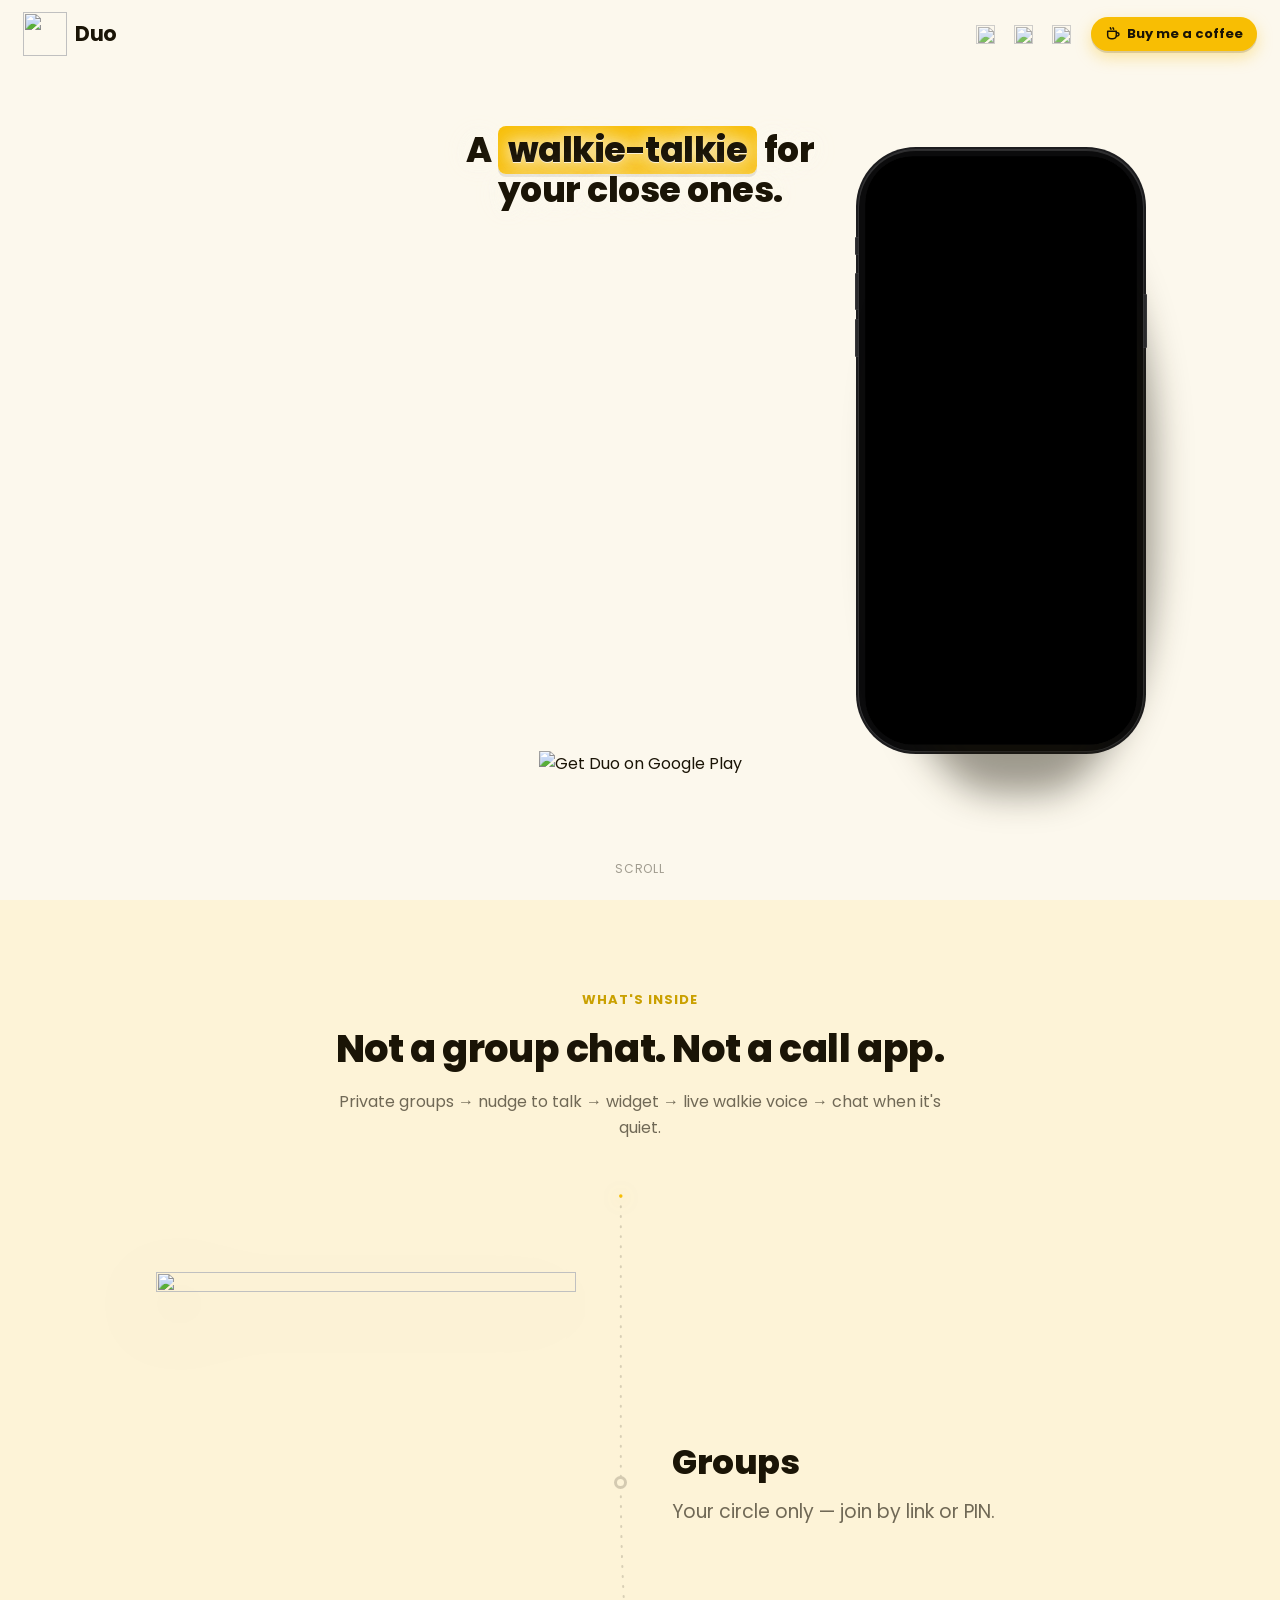
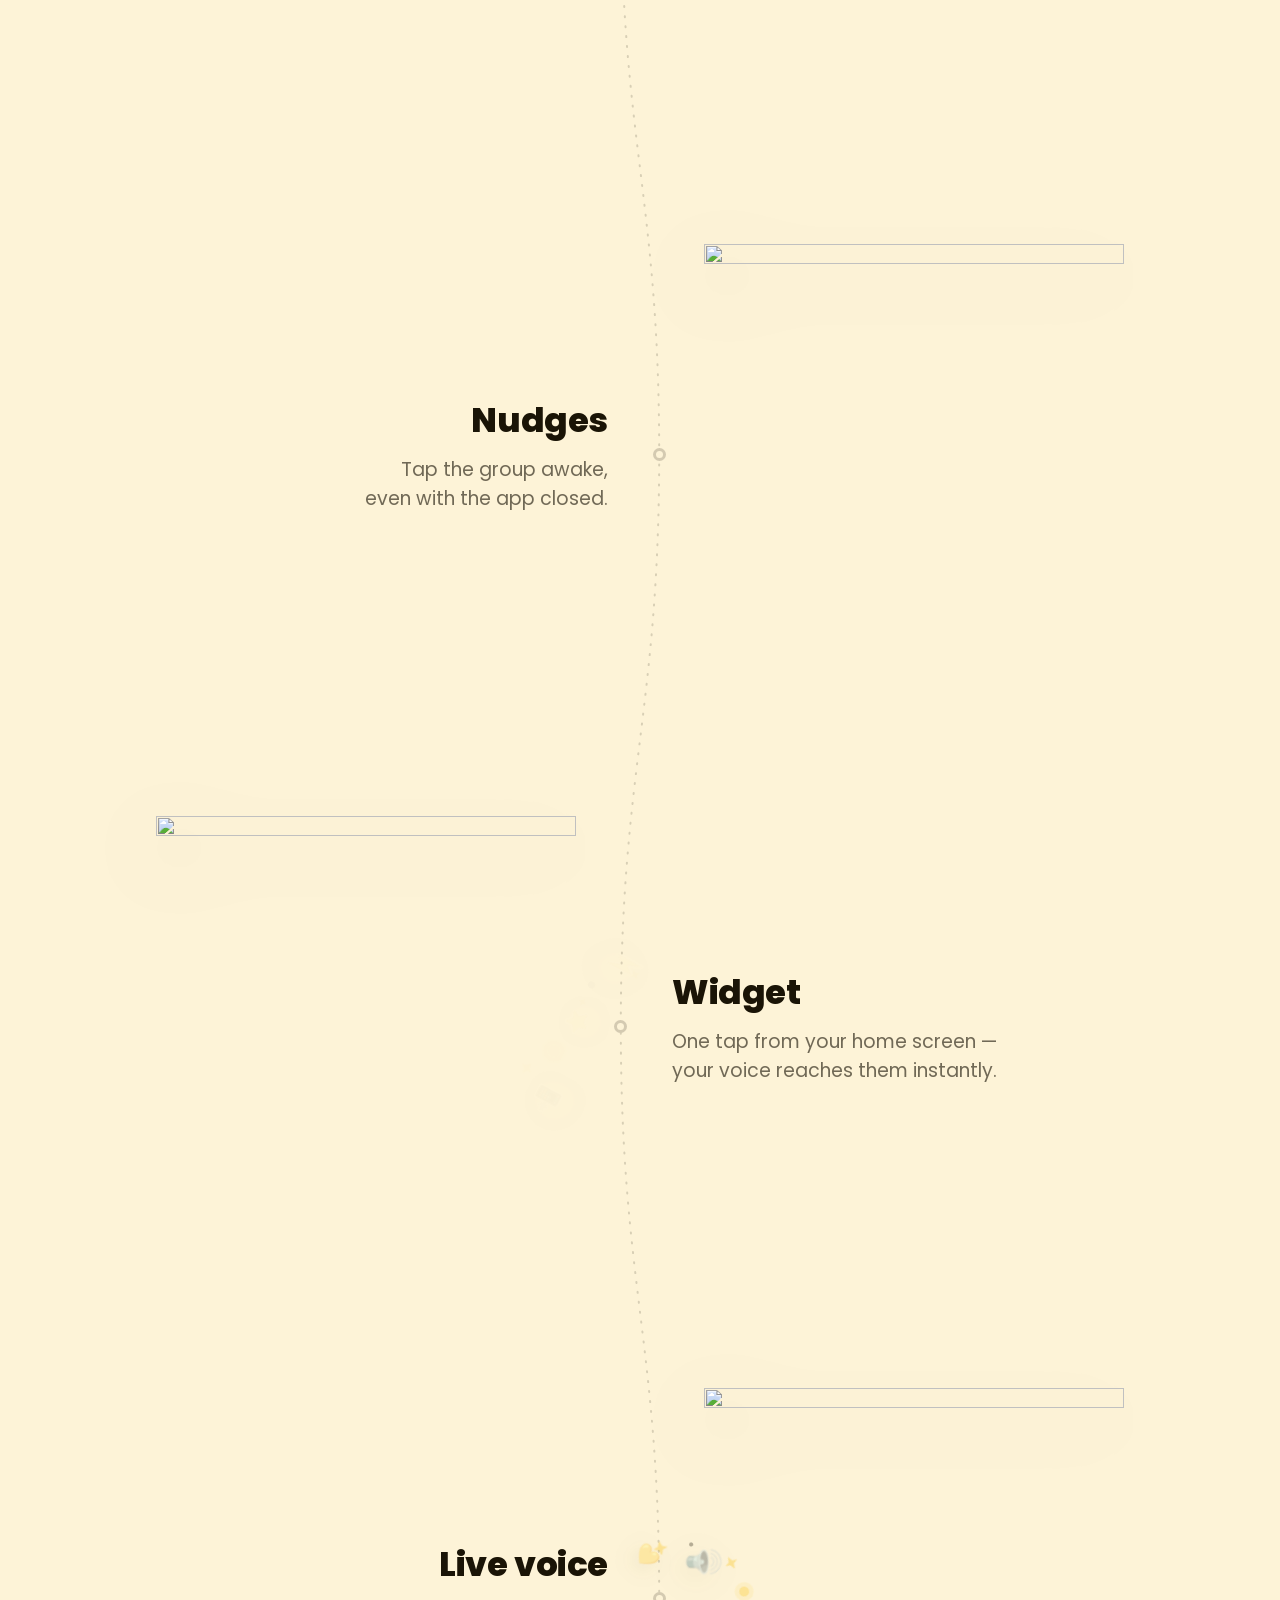
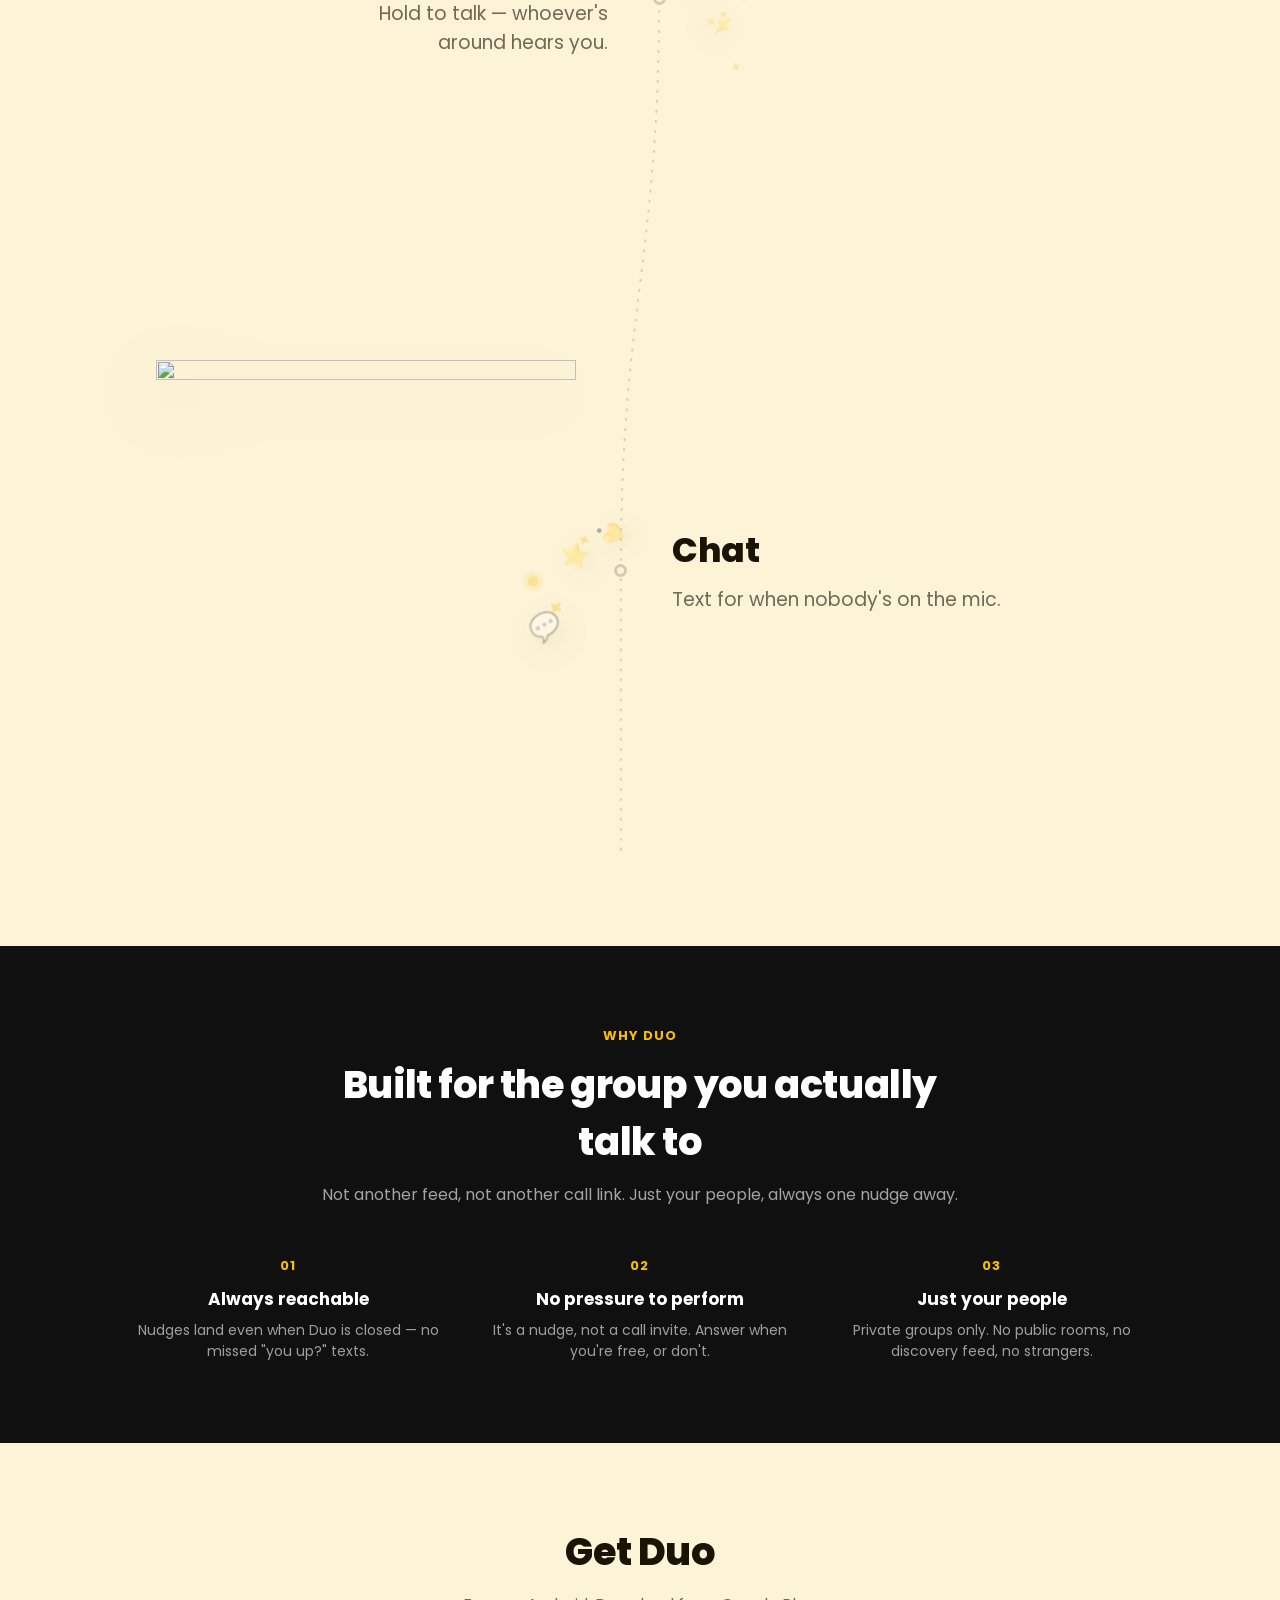
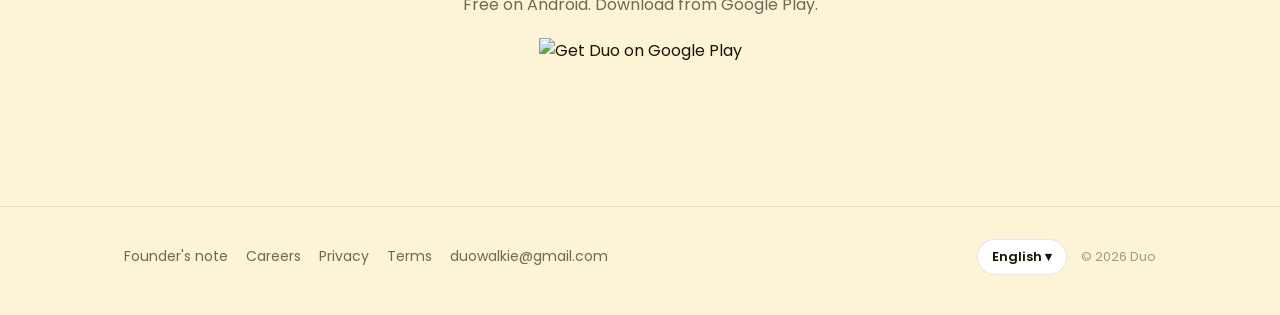
==== commit 47764cdb: "Add Vercel page analytics" ====
--- a/trial/index.html
+++ b/trial/index.html
@@ -19,6 +19,10 @@
   <link href="https://fonts.googleapis.com/css2?family=Poppins:wght@400;500;600;700;800&display=swap" rel="stylesheet" />
 
   <link rel="stylesheet" href="../css/style.css" />
+  <script>
+    window.va = window.va || function () { (window.vaq = window.vaq || []).push(arguments); };
+  </script>
+  <script defer src="/_vercel/insights/script.js"></script>
 </head>
 <body class="home home-trial">
 
